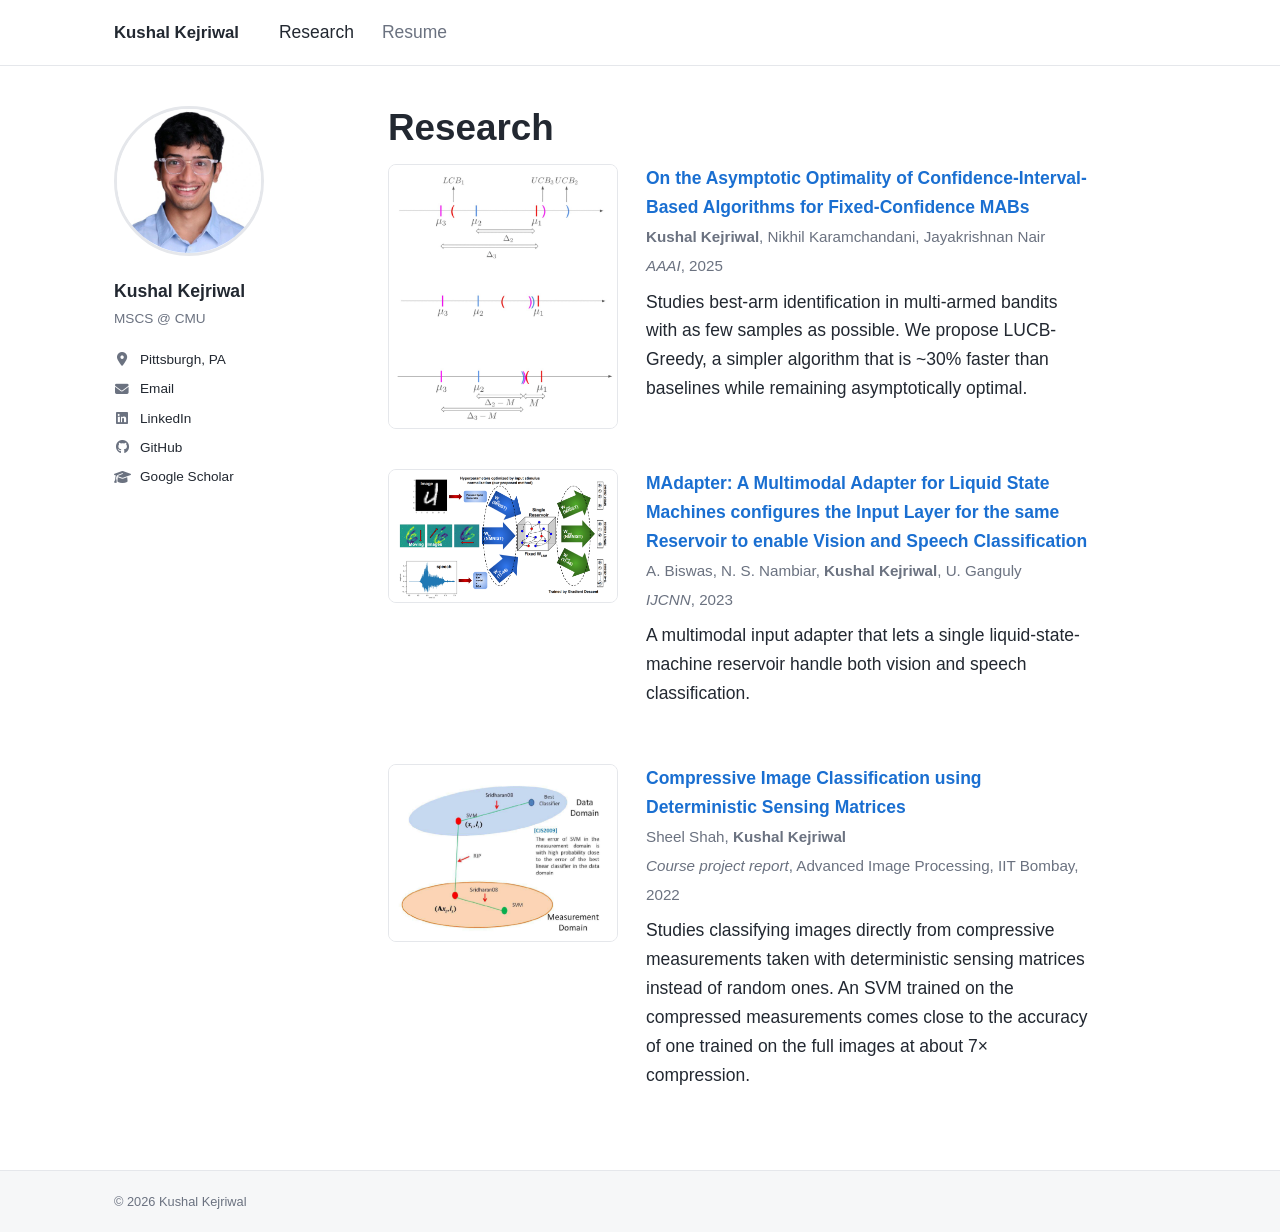
==== research.html @ 5ca909f8 "Initial personal website Co-Authored-By: Claude Opus 5.5 <noreply@anthropic.com>" ====
<!DOCTYPE html>
<html lang="en">
<head>
  <meta charset="utf-8">
  <meta name="viewport" content="width=device-width, initial-scale=1">
  <title>Research · Kushal Kejriwal</title>
  <meta name="description" content="Research projects and publications by Kushal Kejriwal.">
  <link rel="stylesheet" href="https://cdnjs.cloudflare.com/ajax/libs/font-awesome/6.5.1/css/all.min.css">
  <link rel="stylesheet" href="style.css">
</head>
<body>

<div class="topbar">
  <div class="inner">
    <a class="brand" href="index.html">Kushal Kejriwal</a>
    <nav>
      <a href="research.html" class="active">Research</a>
      <a href="resume.pdf">Resume</a>
    </nav>
  </div>
</div>

<div class="page">

  <aside class="sidebar">
    <img class="photo" src="images/profile.jpg" alt="Photo of Kushal Kejriwal">
    <div class="name">Kushal Kejriwal</div>
    <div class="role">MSCS @ CMU</div>
    <ul>
      <li><i class="fa-solid fa-location-dot"></i>Pittsburgh, PA</li>
      <li><i class="fa-solid fa-envelope"></i><a href="mailto:kkejriwa@andrew.cmu.edu">Email</a></li>
      <li><i class="fa-brands fa-linkedin"></i><a href="https://www.linkedin.com/in/kushal-kejriwal-3836b11aa/">LinkedIn</a></li>
      <li><i class="fa-brands fa-github"></i><a href="https://github.com/kushal134">GitHub</a></li>
      <li><i class="fa-solid fa-graduation-cap"></i><a href="https://scholar.google.com/citations?user=4yYLwFwAAAAJ&amp;hl=en">Google Scholar</a></li>
    </ul>
  </aside>

  <main class="content">
    <h1>Research</h1>

    <div class="project">
      <div class="thumb"><img src="images/projects/mab.png" alt="Confidence intervals of arms in a fixed-confidence bandit"></div>
      <div>
        <a class="title" href="https://doi.org/10.1609/aaai.v39i17.33959">On the Asymptotic Optimality of Confidence-Interval-Based Algorithms for Fixed-Confidence MABs</a><br>
        <span class="meta"><strong>Kushal Kejriwal</strong>, Nikhil Karamchandani, Jayakrishnan Nair</span><br>
        <span class="meta"><span class="venue">AAAI</span>, 2025</span>
        <p>
          Studies best-arm identification in multi-armed bandits with as few samples as possible.
          We propose LUCB-Greedy, a simpler algorithm that is ~30% faster than baselines while remaining
          asymptotically optimal.
        </p>
      </div>
    </div>

    <div class="project">
      <div class="thumb"><img src="images/projects/madapter.png" alt="MAdapter architecture: per-modality input layers feeding a single fixed reservoir"></div>
      <div>
        <a class="title" href="https://ieeexplore.ieee.org/document/10191376">MAdapter: A Multimodal Adapter for Liquid State Machines configures the Input Layer for the same Reservoir to enable Vision and Speech Classification</a><br>
        <span class="meta">A. Biswas, N. S. Nambiar, <strong>Kushal Kejriwal</strong>, U. Ganguly</span><br>
        <span class="meta"><span class="venue">IJCNN</span>, 2023</span>
        <p>
          A multimodal input adapter that lets a single liquid-state-machine reservoir handle both vision
          and speech classification.
        </p>
      </div>
    </div>

    <div class="project">
      <div class="thumb"><img src="images/projects/compressive.png" alt="SVM error in the data domain versus the compressed measurement domain"></div>
      <div>
        <a class="title" href="compressive-image-classification.pdf">Compressive Image Classification using Deterministic Sensing Matrices</a><br>
        <span class="meta">Sheel Shah, <strong>Kushal Kejriwal</strong></span><br>
        <span class="meta"><span class="venue">Course project report</span>, Advanced Image Processing, IIT Bombay, 2022</span>
        <p>
          Studies classifying images directly from compressive measurements taken with deterministic sensing
          matrices instead of random ones. An SVM trained on the compressed measurements comes close to the
          accuracy of one trained on the full images at about 7× compression.
        </p>
      </div>
    </div>
  </main>

</div>

<footer>
  <div class="inner">© 2026 Kushal Kejriwal</div>
</footer>

</body>
</html>
---- style.css ----
:root {
  --bg: #ffffff;
  --text: #222831;
  --muted: #6b7280;
  --link: #1a6fd1;
  --link-hover: #e8871e;
  --rule: #e5e7eb;
  --bar-bg: #ffffff;
  --footer-bg: #f6f7f8;
  --thumb-bg: #f3f4f6;
  --tag-bg: #fff4e5;
  --tag-text: #9a5b00;
}
@media (prefers-color-scheme: dark) {
  :root {
    --bg: #16181c;
    --text: #e6e6e6;
    --muted: #9aa0a6;
    --link: #6fb1ff;
    --link-hover: #f5a54a;
    --rule: #2c2f35;
    --bar-bg: #16181c;
    --footer-bg: #1c1f24;
    --thumb-bg: #ffffff;
    --tag-bg: #3a2c14;
    --tag-text: #f5c27a;
  }
}
* { box-sizing: border-box; }
html, body { height: 100%; }
body {
  margin: 0;
  display: flex; flex-direction: column;
  background: var(--bg);
  color: var(--text);
  font-family: -apple-system, BlinkMacSystemFont, "Helvetica Neue", "Segoe UI", Helvetica, Arial, sans-serif;
  font-size: 17.5px;
  line-height: 1.65;
}
a { color: var(--link); text-decoration: none; }
a:hover { color: var(--link-hover); text-decoration: underline; }
p { margin: 0 0 16px; }

/* Top bar */
.topbar {
  background: var(--bar-bg);
  border-bottom: 1px solid var(--rule);
}
.topbar .inner {
  max-width: 1100px; margin: 0 auto; padding: 18px 24px;
  display: flex; align-items: baseline; gap: 40px;
}
.topbar .brand { font-weight: 700; color: var(--text); font-size: 1.05rem; }
.topbar .brand:hover { text-decoration: none; }
.topbar nav { display: flex; gap: 28px; }
.topbar nav a { color: var(--muted); }
.topbar nav a.active { color: var(--text); }

/* Page layout */
.page {
  flex: 1;
  width: 100%; max-width: 1100px; margin: 0 auto; padding: 40px 24px 64px;
  display: flex; gap: 64px;
}
.sidebar { width: 210px; flex-shrink: 0; font-size: 0.85rem; }
.sidebar .photo {
  width: 150px; height: 150px; border-radius: 50%; object-fit: cover;
  border: 3px solid var(--rule);
}
.sidebar .name { font-size: 1.1rem; font-weight: 700; margin: 14px 0 2px; }
.sidebar .role { color: var(--muted); margin-bottom: 18px; }
.sidebar ul { list-style: none; margin: 0; padding: 0; }
.sidebar li { margin: 7px 0; display: flex; align-items: center; gap: 10px; }
.sidebar li i { width: 16px; text-align: center; color: var(--muted); }
.sidebar li a { color: var(--text); }
.sidebar li a:hover { color: var(--link-hover); }

.content { flex: 1; min-width: 0; max-width: 700px; }
h1 { font-size: 2.3rem; font-weight: 600; margin: 0 0 14px; line-height: 1.2; }
h2 {
  font-size: 1.8rem; font-weight: 600; margin: 44px 0 16px; line-height: 1.2;
  padding-bottom: 10px; border-bottom: 1px solid var(--rule);
}

/* Updates */
.updates { list-style: none; margin: 0; padding: 0; }
.updates li { display: flex; gap: 20px; padding: 7px 0; }
.updates .date { color: var(--link); width: 95px; flex-shrink: 0; }

/* Research */
.project { display: flex; gap: 28px; align-items: flex-start; }
.project + .project { margin-top: 40px; }
.thumb {
  width: 230px; flex-shrink: 0;
  background: var(--thumb-bg); border-radius: 8px; overflow: hidden;
  border: 1px solid var(--rule);
}
.thumb img { width: 100%; display: block; }
.project .title { font-weight: 700; }
.project .meta { color: var(--muted); font-size: 0.95rem; }
.project .venue { font-style: italic; }
.project p { margin-top: 8px; }
.tag {
  display: inline-block; font-size: 0.75rem; font-weight: 600;
  padding: 1px 8px; border-radius: 999px; margin-left: 6px; vertical-align: 2px;
  background: var(--tag-bg); color: var(--tag-text);
}

/* Footer */
footer { background: var(--footer-bg); border-top: 1px solid var(--rule); }
footer .inner {
  max-width: 1100px; margin: 0 auto; padding: 20px 24px;
  color: var(--muted); font-size: 0.8rem;
}

@media (max-width: 760px) {
  body { font-size: 16.5px; }
  .topbar .inner { padding: 14px 16px; gap: 24px; }
  .page { flex-direction: column; gap: 28px; padding: 28px 16px 48px; }
  .sidebar { width: 100%; display: grid; grid-template-columns: 110px 1fr; column-gap: 20px; align-items: center; }
  .sidebar .photo { width: 110px; height: 110px; grid-row: span 2; }
  .sidebar .name { margin-top: 0; }
  .sidebar ul { grid-column: 1 / -1; display: flex; flex-wrap: wrap; gap: 4px 18px; margin-top: 14px; }
  .sidebar li { margin: 0; }
  h1 { font-size: 1.9rem; }
  h2 { font-size: 1.5rem; }
  .updates li { gap: 12px; }
  .updates .date { width: 82px; }
  .project { flex-direction: column; gap: 14px; }
  .thumb { width: 100%; }
  footer .inner { padding: 16px; }
}
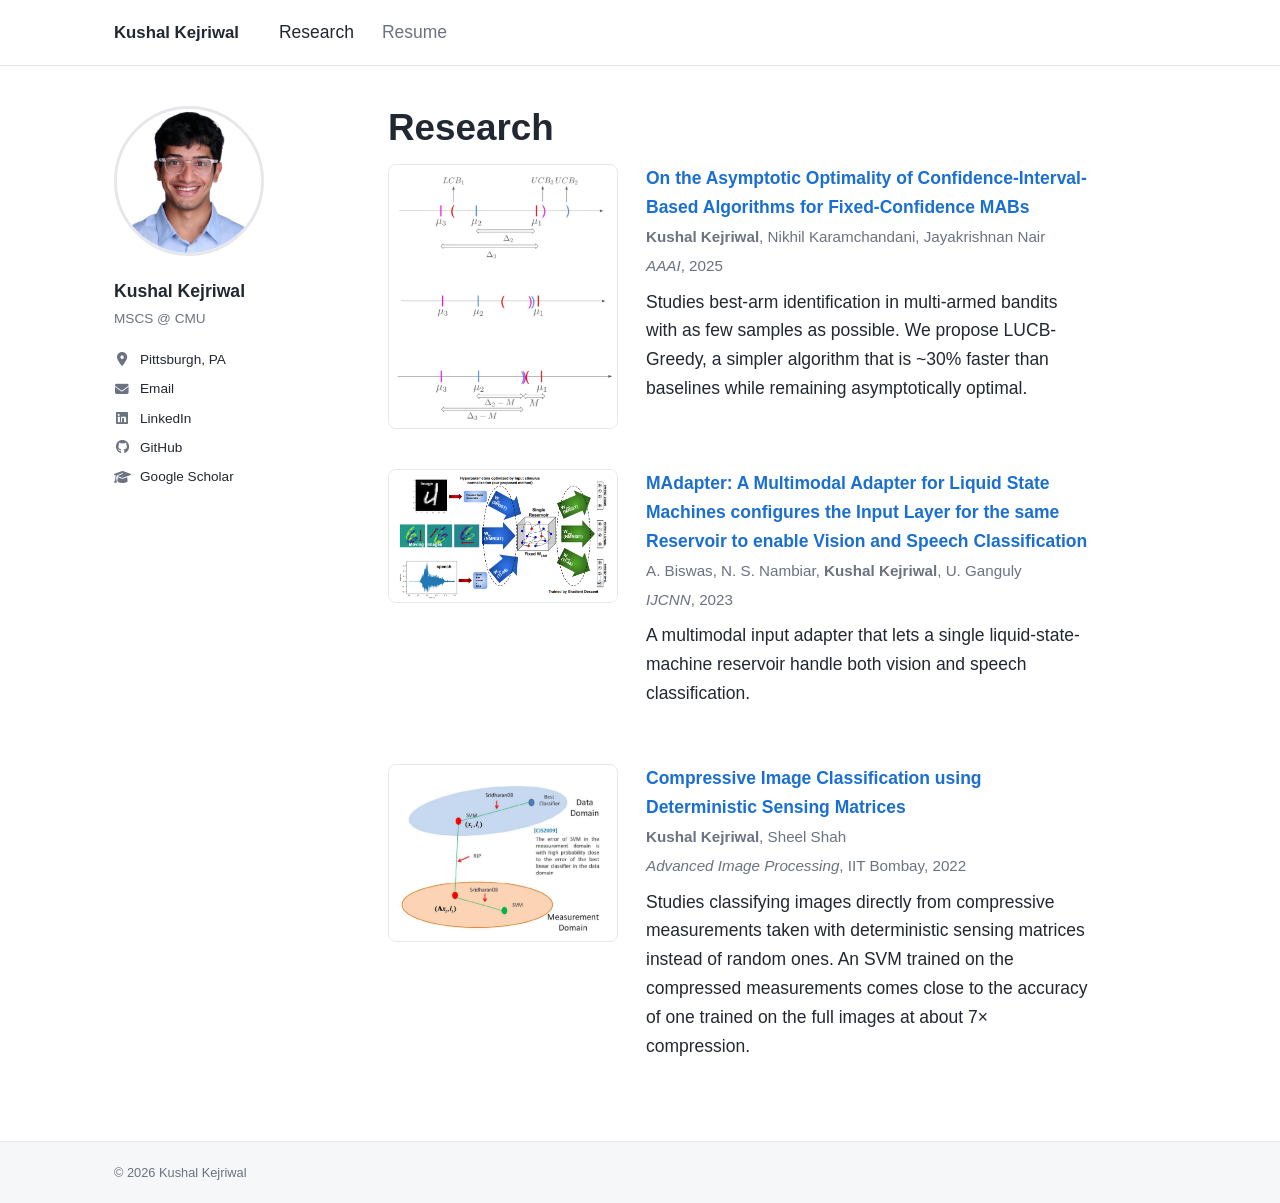
==== commit 0127c412: "Update compressive classification byline Co-Authored-By: Claude Opus 5.5 <noreply@anthropic.com>" ====
--- a/research.html
+++ b/research.html
@@ -69,8 +69,8 @@
       <div class="thumb"><img src="images/projects/compressive.png" alt="SVM error in the data domain versus the compressed measurement domain"></div>
       <div>
         <a class="title" href="compressive-image-classification.pdf">Compressive Image Classification using Deterministic Sensing Matrices</a><br>
-        <span class="meta">Sheel Shah, <strong>Kushal Kejriwal</strong></span><br>
-        <span class="meta"><span class="venue">Course project report</span>, Advanced Image Processing, IIT Bombay, 2022</span>
+        <span class="meta"><strong>Kushal Kejriwal</strong>, Sheel Shah</span><br>
+        <span class="meta"><span class="venue">Advanced Image Processing</span>, IIT Bombay, 2022</span>
         <p>
           Studies classifying images directly from compressive measurements taken with deterministic sensing
           matrices instead of random ones. An SVM trained on the compressed measurements comes close to the
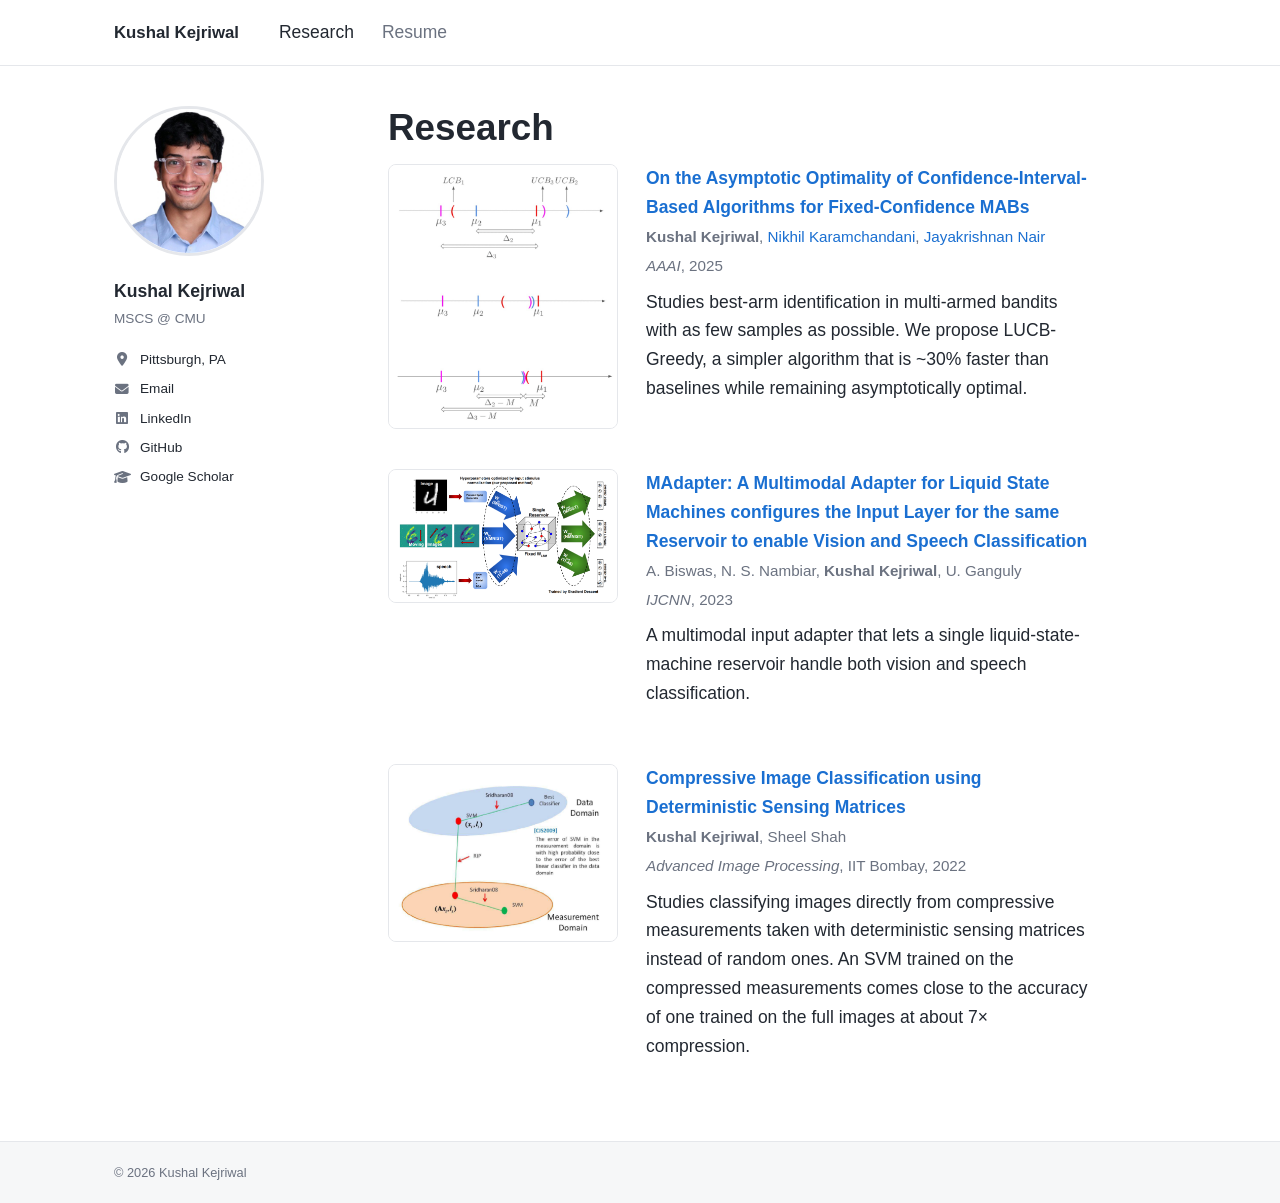
==== commit d39db422: "Link IITB advisors Co-Authored-By: Claude Opus 5.5 <noreply@anthropic.com>" ====
--- a/research.html
+++ b/research.html
@@ -42,7 +42,7 @@
       <div class="thumb"><img src="images/projects/mab.png" alt="Confidence intervals of arms in a fixed-confidence bandit"></div>
       <div>
         <a class="title" href="https://doi.org/10.1609/aaai.v39i17.33959">On the Asymptotic Optimality of Confidence-Interval-Based Algorithms for Fixed-Confidence MABs</a><br>
-        <span class="meta"><strong>Kushal Kejriwal</strong>, Nikhil Karamchandani, Jayakrishnan Nair</span><br>
+        <span class="meta"><strong>Kushal Kejriwal</strong>, <a href="https://sites.google.com/site/nikhilkaram/home">Nikhil Karamchandani</a>, <a href="https://www.ee.iitb.ac.in/~jayakrishnan.nair/">Jayakrishnan Nair</a></span><br>
         <span class="meta"><span class="venue">AAAI</span>, 2025</span>
         <p>
           Studies best-arm identification in multi-armed bandits with as few samples as possible.
